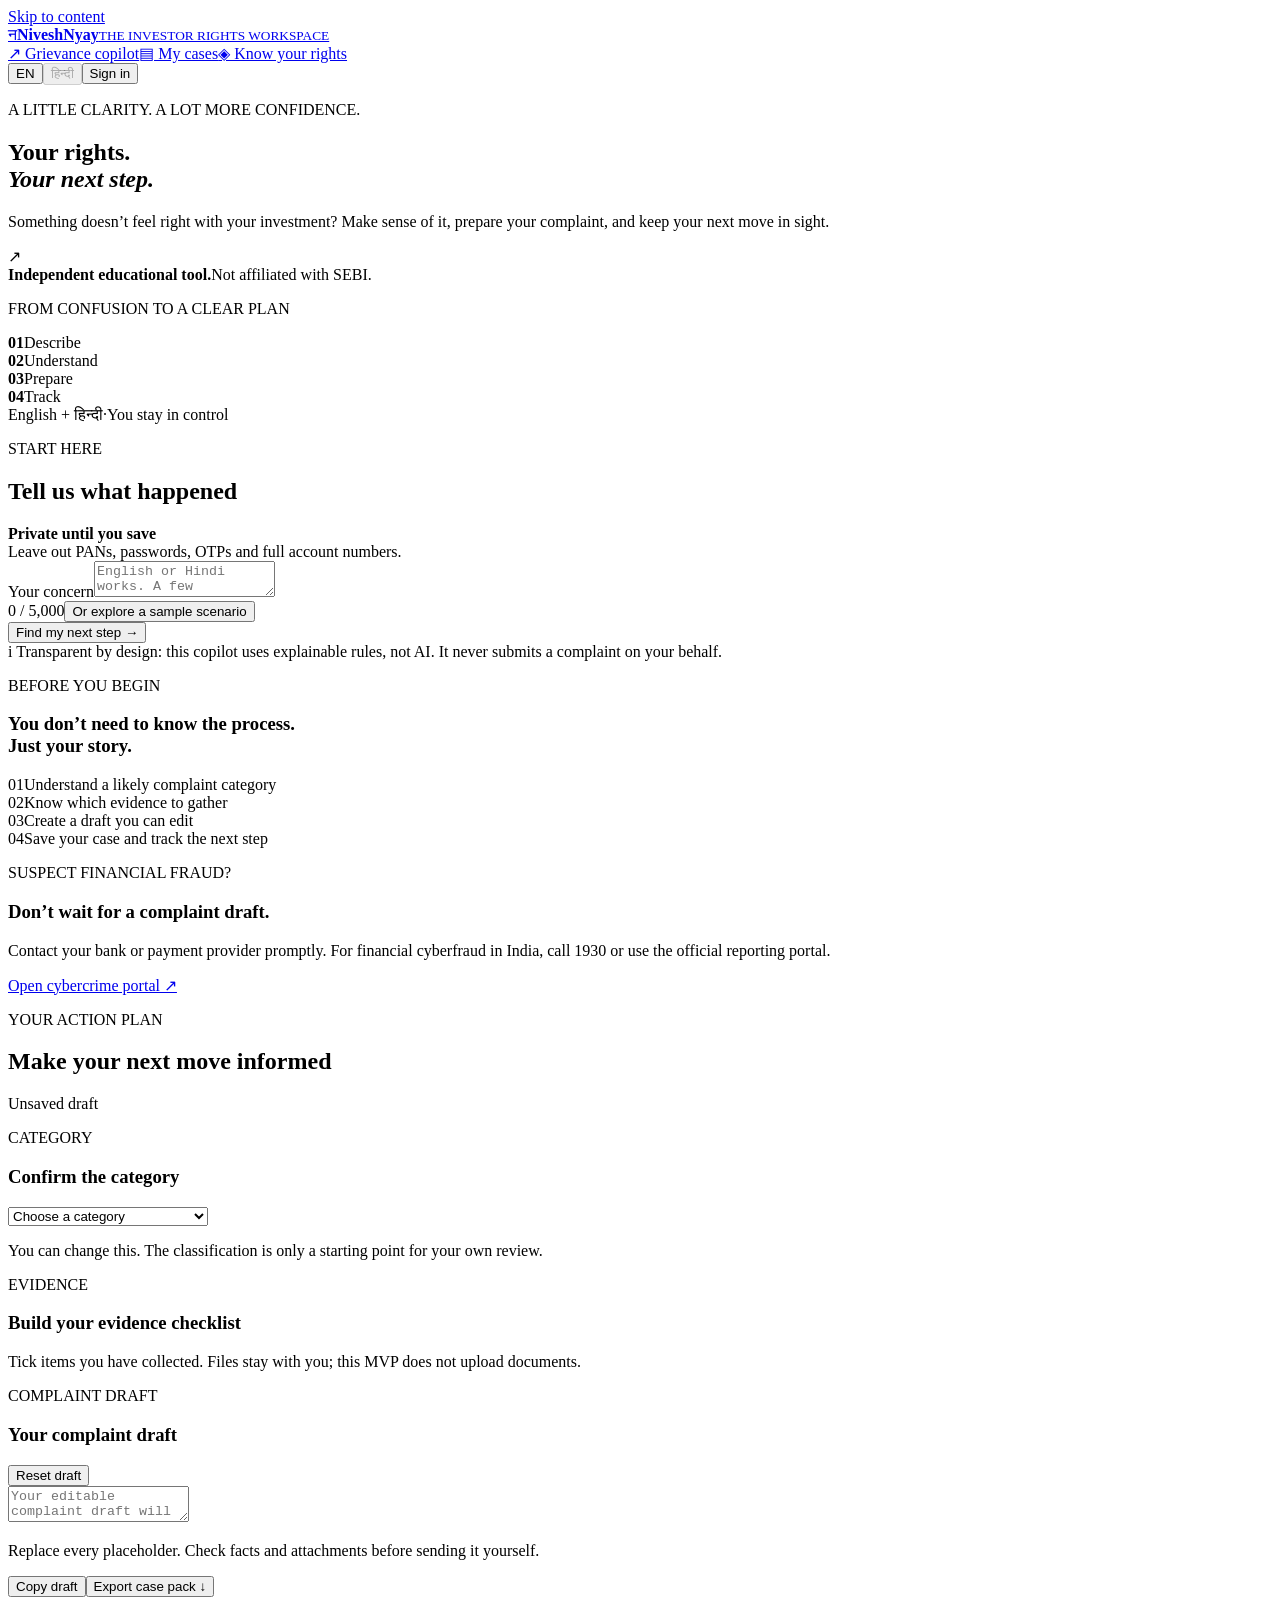
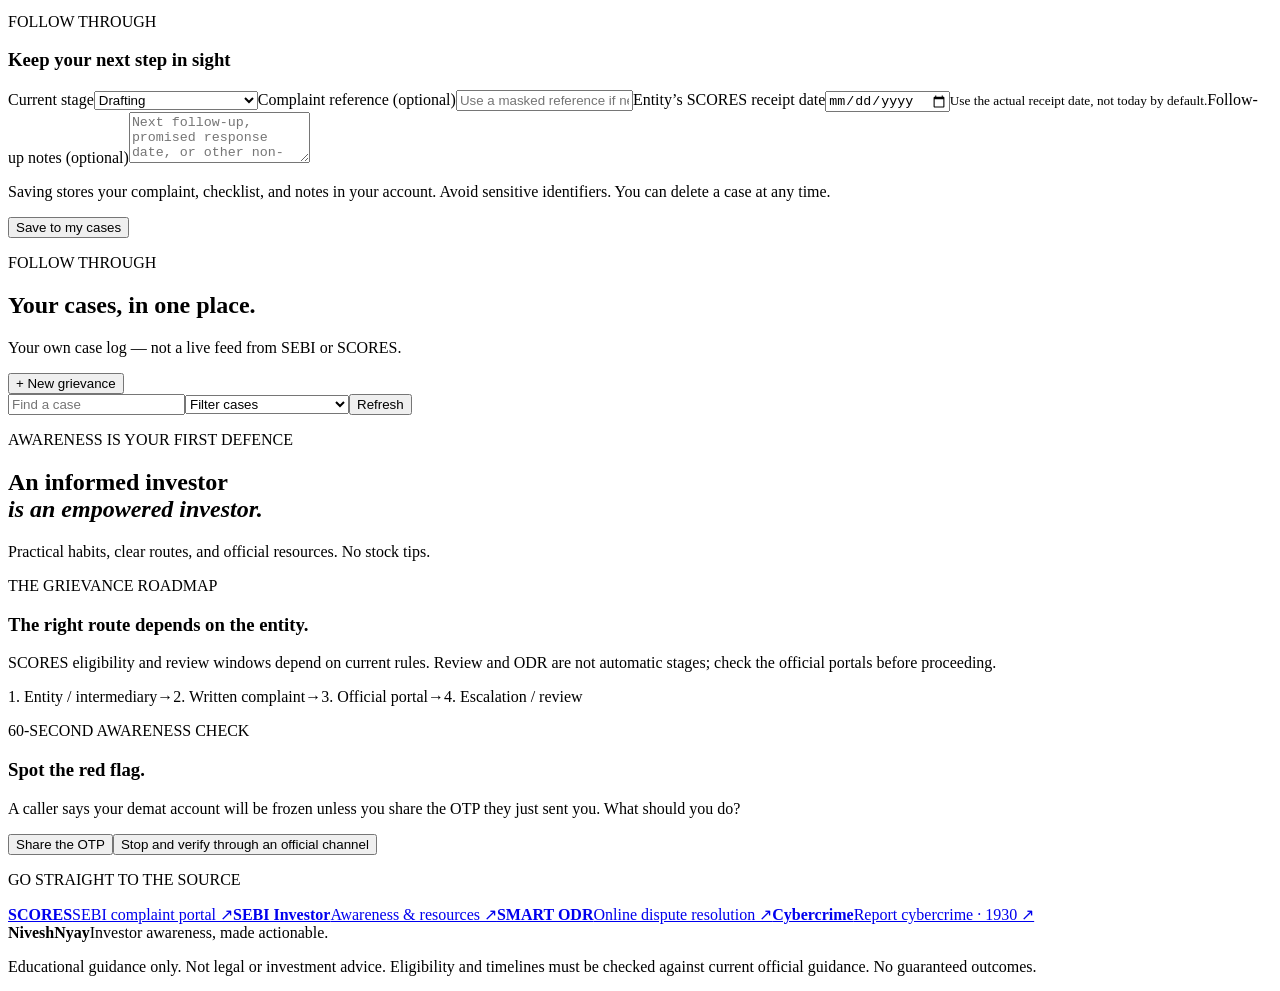
==== index.html @ c4794c07 "Add NiveshNyay front-end implementation" ====
<!doctype html>
<html lang="en">
<head>
<meta charset="utf-8" />
<meta name="viewport" content="width=device-width, initial-scale=1" />
<meta name="description" content="NiveshNyay — an investor-rights workspace for understanding a grievance, preparing a complaint draft, and tracking next steps." />
<title>NiveshNyay — Know your rights. Find your next step.</title>
<link rel="icon" href="assets/favicon.svg" type="image/svg+xml" />
<link rel="stylesheet" href="styles.css" />
</head>
<body>
<a class="skip-link" href="#main">Skip to content</a>
<header class="site-header"><div class="shell nav-wrap">
<a class="brand" href="#top"><span class="brand-mark">न</span><span><strong>NiveshNyay</strong><small>THE INVESTOR RIGHTS WORKSPACE</small></span></a>
<nav class="top-nav"><a href="#workspace">↗ Grievance copilot</a><a href="#cases">▤ My cases</a><a href="#rights">◈ Know your rights</a></nav>
<div class="nav-actions"><button class="lang-btn" id="langToggle" type="button">EN</button><button class="lang-btn" type="button" disabled>हिन्दी</button><button class="ghost-btn" id="signInBtn" type="button">Sign in</button></div>
</div></header>
<main id="main">
<section id="top" class="hero"><div class="shell hero-grid"><div class="hero-copy">
<p class="eyebrow">A LITTLE CLARITY. A LOT MORE CONFIDENCE.</p><h1>Your rights.<br /><em>Your next step.</em></h1>
<p class="hero-lede">Something doesn’t feel right with your investment? Make sense of it, prepare your complaint, and keep your next move in sight.</p>
<div class="hero-note"><span class="arrow-chip">↗</span><div><strong>Independent educational tool.</strong><span>Not affiliated with SEBI.</span></div></div>
</div><aside class="hero-panel"><p class="panel-kicker">FROM CONFUSION TO A CLEAR PLAN</p><div class="progress-steps"><div><b>01</b><span>Describe</span></div><div><b>02</b><span>Understand</span></div><div><b>03</b><span>Prepare</span></div><div><b>04</b><span>Track</span></div></div><div class="hero-stamp"><span>English + हिन्दी</span><span>·</span><span>You stay in control</span></div></aside></div></section>
<section id="workspace" class="workspace section"><div class="shell">
<div class="section-intro"><div><p class="eyebrow">START HERE</p><h2>Tell us what happened</h2></div><div class="privacy-note"><span class="dot"></span><div><strong>Private until you save</strong><br /><span>Leave out PANs, passwords, OTPs and full account numbers.</span></div></div></div>
<div class="work-grid"><form class="card story-card" id="storyForm"><label for="concern">Your concern</label><textarea id="concern" maxlength="5000" placeholder="English or Hindi works. A few sentences are enough."></textarea><div class="field-meta"><span id="charCount">0 / 5,000</span><button id="sampleBtn" type="button" class="text-btn">Or explore a sample scenario</button></div><button class="primary-btn" type="submit">Find my next step <span>→</span></button><div class="rule-note"><span>i</span> Transparent by design: this copilot uses explainable rules, not AI. It never submits a complaint on your behalf.</div></form>
<aside class="card before-card"><p class="eyebrow">BEFORE YOU BEGIN</p><h3>You don’t need to know the process.<br />Just your story.</h3><div class="benefit"><span>01</span><span>Understand a likely complaint category</span></div><div class="benefit"><span>02</span><span>Know which evidence to gather</span></div><div class="benefit"><span>03</span><span>Create a draft you can edit</span></div><div class="benefit"><span>04</span><span>Save your case and track the next step</span></div></aside></div>
<div class="fraud-alert"><div><p class="eyebrow">SUSPECT FINANCIAL FRAUD?</p><h3>Don’t wait for a complaint draft.</h3><p>Contact your bank or payment provider promptly. For financial cyberfraud in India, call 1930 or use the official reporting portal.</p></div><a class="outline-btn" href="https://cybercrime.gov.in/" target="_blank" rel="noreferrer">Open cybercrime portal ↗</a></div>
</div></section>
<section class="action-plan section"><div class="shell"><div class="section-heading"><div><p class="eyebrow">YOUR ACTION PLAN</p><h2>Make your next move informed</h2></div><span class="status-pill" id="draftStatus">Unsaved draft</span></div>
<div class="action-grid"><div class="card plan-card"><div class="card-title-row"><div><p class="mini-label">CATEGORY</p><h3>Confirm the category</h3></div><select id="category"><option value="">Choose a category</option><option>Broker / trading issue</option><option>Mutual fund / AMC issue</option><option>Demat / registrar issue</option><option>Insurance / intermediary issue</option><option>Bank / payment issue</option><option>Fraud / cybercrime</option><option>Other investor grievance</option></select></div><p class="muted">You can change this. The classification is only a starting point for your own review.</p><div class="divider"></div><div class="card-title-row"><div><p class="mini-label">EVIDENCE</p><h3>Build your evidence checklist</h3></div></div><p class="muted">Tick items you have collected. Files stay with you; this MVP does not upload documents.</p><div id="evidenceList" class="check-list"></div></div>
<div class="card plan-card"><div class="card-title-row"><div><p class="mini-label">COMPLAINT DRAFT</p><h3>Your complaint draft</h3></div><button class="text-btn" id="resetDraft" type="button">Reset draft</button></div><textarea id="draft" class="draft-box" placeholder="Your editable complaint draft will appear here after you describe the issue."></textarea><p class="muted">Replace every placeholder. Check facts and attachments before sending it yourself.</p><div class="button-row"><button class="outline-btn" id="copyDraft" type="button">Copy draft</button><button class="dark-btn" id="exportCase" type="button">Export case pack ↓</button></div></div></div>
<div class="card tracking-card"><div class="section-heading compact"><div><p class="eyebrow">FOLLOW THROUGH</p><h3>Keep your next step in sight</h3></div></div><div class="track-grid"><label>Current stage<select id="stage"><option>Drafting</option><option>First written complaint</option><option>SCORES / official portal</option><option>Review / escalation</option><option>Resolved</option></select></label><label>Complaint reference (optional)<input id="reference" placeholder="Use a masked reference if needed" /></label><label>Entity’s SCORES receipt date<input id="receiptDate" type="date" /><small>Use the actual receipt date, not today by default.</small></label><label class="wide">Follow-up notes (optional)<textarea id="notes" rows="3" placeholder="Next follow-up, promised response date, or other non-sensitive notes."></textarea></label></div><div class="save-row"><p>Saving stores your complaint, checklist, and notes in your account. Avoid sensitive identifiers. You can delete a case at any time.</p><button class="primary-btn" id="saveCase" type="button">Save to my cases</button></div></div>
</div></section>
<section id="cases" class="cases section"><div class="shell"><div class="case-head"><div><p class="eyebrow">FOLLOW THROUGH</p><h2>Your cases, in one place.</h2><p class="muted">Your own case log — not a live feed from SEBI or SCORES.</p></div><button class="dark-btn" id="newCase" type="button">+ New grievance</button></div><div class="case-tools"><input id="caseSearch" placeholder="Find a case" aria-label="Find a case" /><select id="caseFilter" aria-label="Filter cases"><option value="all">Filter cases</option><option>Drafting</option><option>First written complaint</option><option>SCORES / official portal</option><option>Review / escalation</option><option>Resolved</option></select><button class="outline-btn" id="refreshCases" type="button">Refresh</button></div><div id="caseList" class="case-list"></div></div></section>
<section id="rights" class="rights section"><div class="shell"><div class="rights-hero"><p class="eyebrow">AWARENESS IS YOUR FIRST DEFENCE</p><h2>An informed investor<br /><em>is an empowered investor.</em></h2><p>Practical habits, clear routes, and official resources. No stock tips.</p></div>
<div class="roadmap card"><div><p class="eyebrow">THE GRIEVANCE ROADMAP</p><h3>The right route depends on the entity.</h3></div><p class="muted">SCORES eligibility and review windows depend on current rules. Review and ODR are not automatic stages; check the official portals before proceeding.</p><div class="route-row"><span>1. Entity / intermediary</span><span>→</span><span>2. Written complaint</span><span>→</span><span>3. Official portal</span><span>→</span><span>4. Escalation / review</span></div></div>
<div class="quiz"><div class="quiz-copy"><p class="eyebrow">60-SECOND AWARENESS CHECK</p><h3>Spot the red flag.</h3><p id="quizQuestion">A caller says your demat account will be frozen unless you share the OTP they just sent you. What should you do?</p></div><div class="quiz-actions"><button data-answer="bad" type="button">Share the OTP</button><button data-answer="good" type="button">Stop and verify through an official channel</button><p id="quizResult" class="quiz-result" aria-live="polite"></p></div></div>
<div class="official"><p class="eyebrow">GO STRAIGHT TO THE SOURCE</p><div class="official-grid"><a href="https://scores.sebi.gov.in/" target="_blank" rel="noreferrer"><strong>SCORES</strong><span>SEBI complaint portal ↗</span></a><a href="https://investor.sebi.gov.in/" target="_blank" rel="noreferrer"><strong>SEBI Investor</strong><span>Awareness & resources ↗</span></a><a href="https://smartodr.in/" target="_blank" rel="noreferrer"><strong>SMART ODR</strong><span>Online dispute resolution ↗</span></a><a href="https://cybercrime.gov.in/" target="_blank" rel="noreferrer"><strong>Cybercrime</strong><span>Report cybercrime · 1930 ↗</span></a></div></div>
</div></section></main>
<footer class="site-footer"><div class="shell footer-grid"><div><strong>NiveshNyay</strong><span>Investor awareness, made actionable.</span></div><p>Educational guidance only. Not legal or investment advice. Eligibility and timelines must be checked against current official guidance. No guaranteed outcomes.</p></div></footer>
<dialog id="signInModal" class="modal"><form method="dialog" class="modal-card"><button class="modal-close" aria-label="Close" value="cancel">×</button><p class="eyebrow">WELCOME BACK</p><h2>Keep your cases together.</h2><p class="muted">No account is needed to learn, diagnose, or export. Sign in only when you want to save cases.</p><label>Name<input id="loginName" /></label><label>Email<input id="loginEmail" type="email" /></label><label>Password<input id="loginPassword" type="password" /></label><button class="primary-btn" value="default">Sign in</button><button class="text-btn" id="createAccount" type="button">Create account</button><small>Demo only — credentials are not sent anywhere.</small></form></dialog>
<script src="data/scenarios.js"></script><script src="app.js"></script>
</body></html>
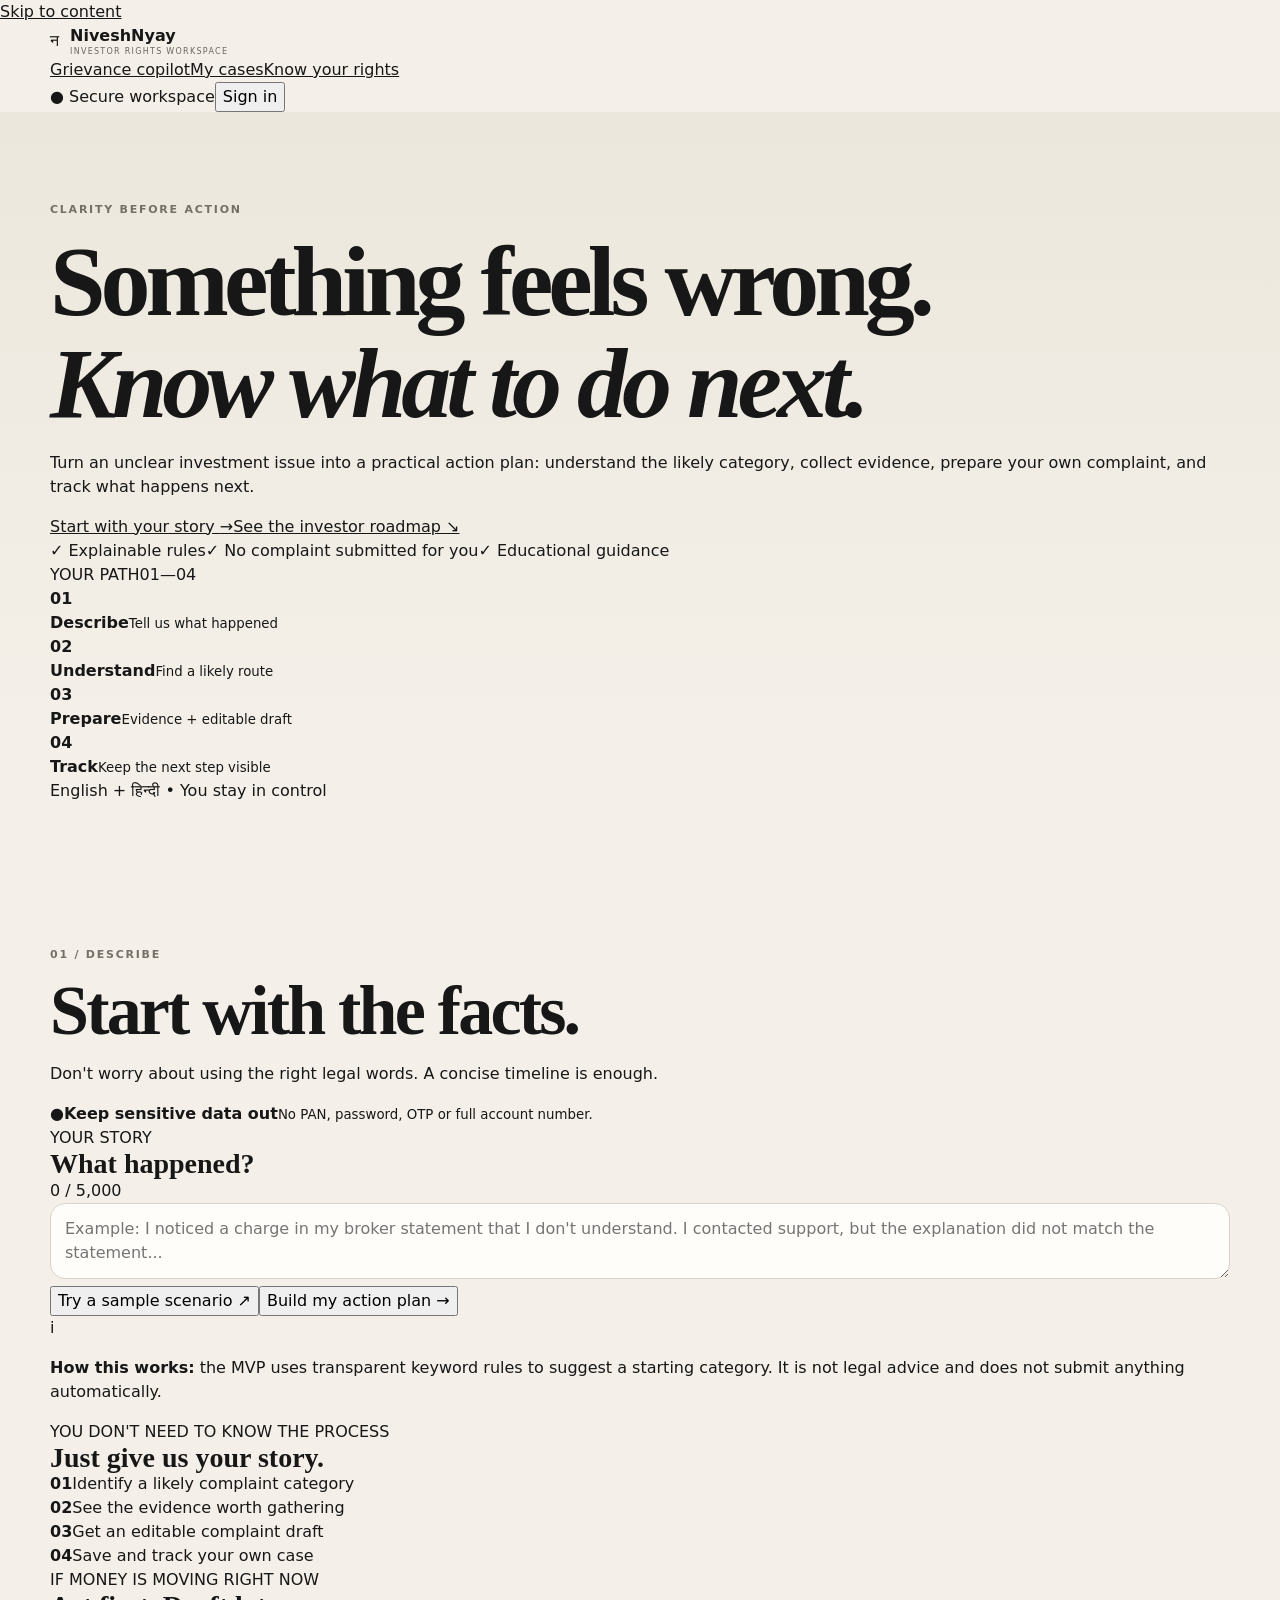
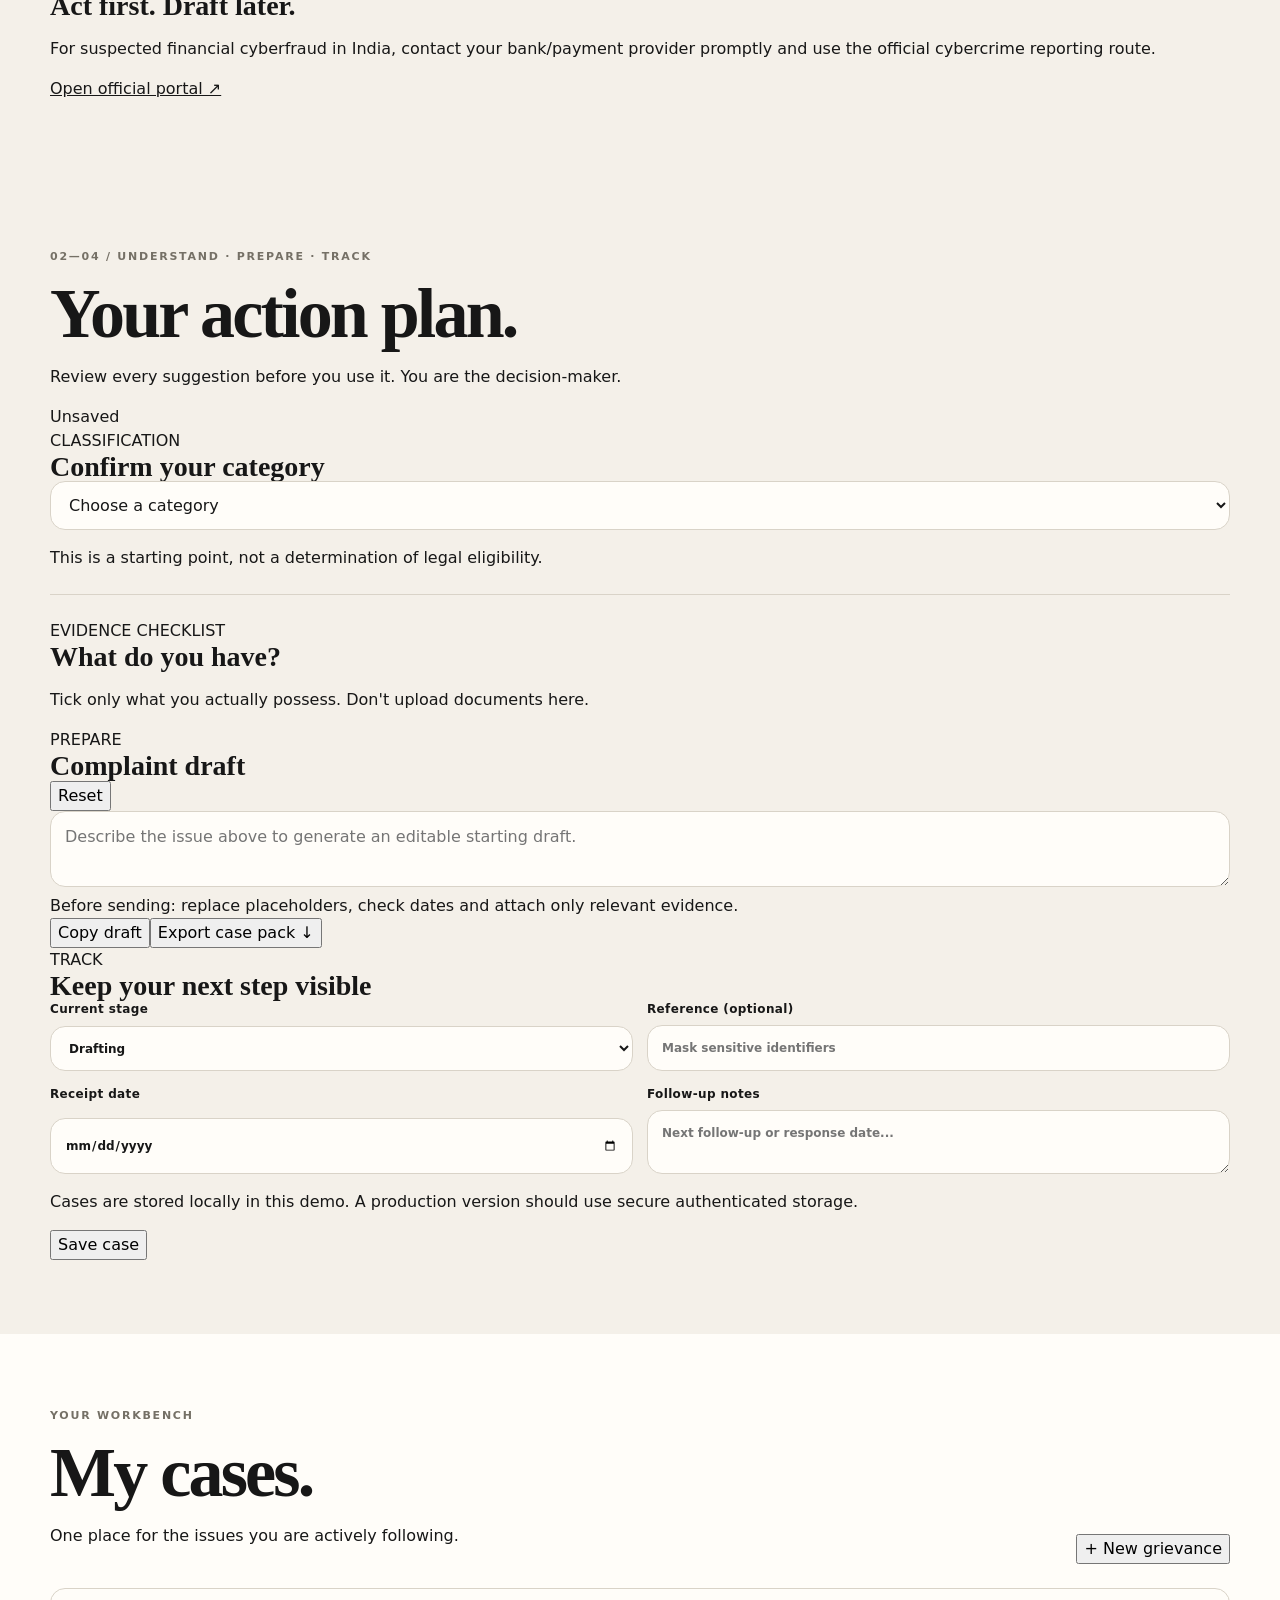
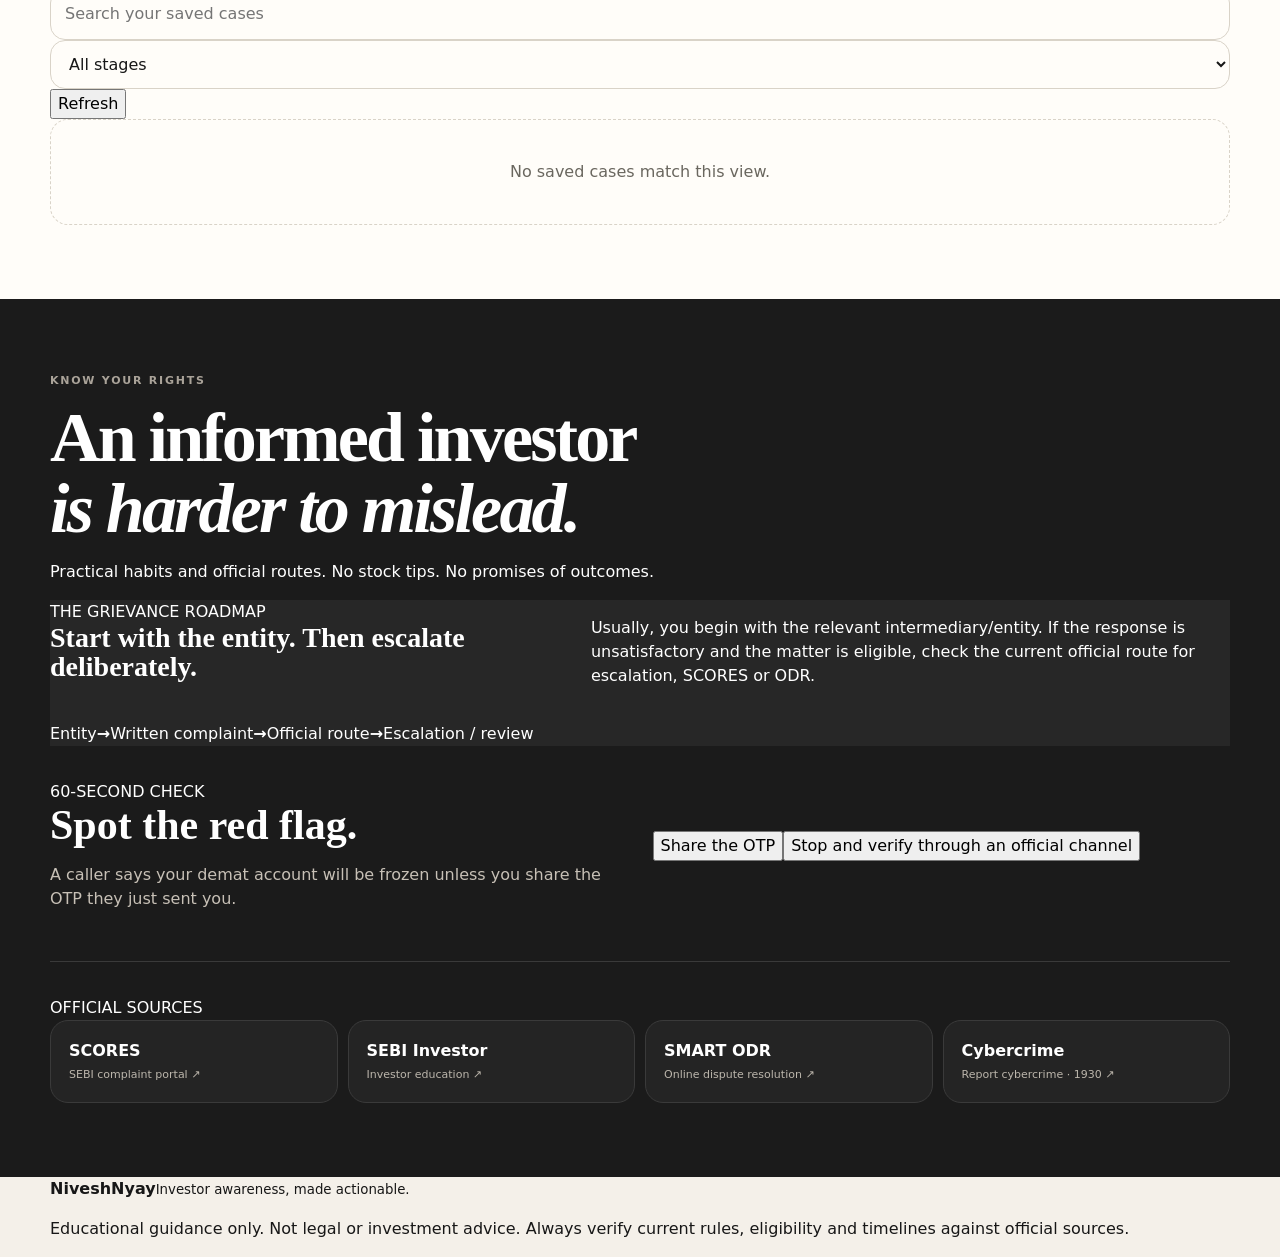
==== commit 60414d42: "Polish NiveshNyay single-page experience" ====
--- a/index.html
+++ b/index.html
@@ -1,44 +1,61 @@
 <!doctype html>
 <html lang="en">
 <head>
-<meta charset="utf-8" />
-<meta name="viewport" content="width=device-width, initial-scale=1" />
-<meta name="description" content="NiveshNyay — an investor-rights workspace for understanding a grievance, preparing a complaint draft, and tracking next steps." />
-<title>NiveshNyay — Know your rights. Find your next step.</title>
-<link rel="icon" href="assets/favicon.svg" type="image/svg+xml" />
-<link rel="stylesheet" href="styles.css" />
+<meta charset="utf-8"><meta name="viewport" content="width=device-width,initial-scale=1">
+<meta name="description" content="NiveshNyay helps investors understand a grievance, prepare evidence, draft a complaint and keep the next step visible.">
+<title>NiveshNyay — Your rights. Your next step.</title>
+<link rel="icon" href="assets/favicon.svg" type="image/svg+xml"><link rel="stylesheet" href="styles.css">
 </head>
 <body>
-<a class="skip-link" href="#main">Skip to content</a>
-<header class="site-header"><div class="shell nav-wrap">
-<a class="brand" href="#top"><span class="brand-mark">न</span><span><strong>NiveshNyay</strong><small>THE INVESTOR RIGHTS WORKSPACE</small></span></a>
-<nav class="top-nav"><a href="#workspace">↗ Grievance copilot</a><a href="#cases">▤ My cases</a><a href="#rights">◈ Know your rights</a></nav>
-<div class="nav-actions"><button class="lang-btn" id="langToggle" type="button">EN</button><button class="lang-btn" type="button" disabled>हिन्दी</button><button class="ghost-btn" id="signInBtn" type="button">Sign in</button></div>
+<a class="skip" href="#main">Skip to content</a>
+<header class="nav"><div class="shell nav-inner">
+<a class="brand" href="#top"><span class="mark">न</span><span><b>NiveshNyay</b><small>INVESTOR RIGHTS WORKSPACE</small></span></a>
+<nav><a href="#workspace">Grievance copilot</a><a href="#cases">My cases</a><a href="#rights">Know your rights</a></nav>
+<div class="nav-right"><span class="live-dot">● Secure workspace</span><button id="signInBtn" class="ghost">Sign in</button></div>
 </div></header>
 <main id="main">
-<section id="top" class="hero"><div class="shell hero-grid"><div class="hero-copy">
-<p class="eyebrow">A LITTLE CLARITY. A LOT MORE CONFIDENCE.</p><h1>Your rights.<br /><em>Your next step.</em></h1>
-<p class="hero-lede">Something doesn’t feel right with your investment? Make sense of it, prepare your complaint, and keep your next move in sight.</p>
-<div class="hero-note"><span class="arrow-chip">↗</span><div><strong>Independent educational tool.</strong><span>Not affiliated with SEBI.</span></div></div>
-</div><aside class="hero-panel"><p class="panel-kicker">FROM CONFUSION TO A CLEAR PLAN</p><div class="progress-steps"><div><b>01</b><span>Describe</span></div><div><b>02</b><span>Understand</span></div><div><b>03</b><span>Prepare</span></div><div><b>04</b><span>Track</span></div></div><div class="hero-stamp"><span>English + हिन्दी</span><span>·</span><span>You stay in control</span></div></aside></div></section>
-<section id="workspace" class="workspace section"><div class="shell">
-<div class="section-intro"><div><p class="eyebrow">START HERE</p><h2>Tell us what happened</h2></div><div class="privacy-note"><span class="dot"></span><div><strong>Private until you save</strong><br /><span>Leave out PANs, passwords, OTPs and full account numbers.</span></div></div></div>
-<div class="work-grid"><form class="card story-card" id="storyForm"><label for="concern">Your concern</label><textarea id="concern" maxlength="5000" placeholder="English or Hindi works. A few sentences are enough."></textarea><div class="field-meta"><span id="charCount">0 / 5,000</span><button id="sampleBtn" type="button" class="text-btn">Or explore a sample scenario</button></div><button class="primary-btn" type="submit">Find my next step <span>→</span></button><div class="rule-note"><span>i</span> Transparent by design: this copilot uses explainable rules, not AI. It never submits a complaint on your behalf.</div></form>
-<aside class="card before-card"><p class="eyebrow">BEFORE YOU BEGIN</p><h3>You don’t need to know the process.<br />Just your story.</h3><div class="benefit"><span>01</span><span>Understand a likely complaint category</span></div><div class="benefit"><span>02</span><span>Know which evidence to gather</span></div><div class="benefit"><span>03</span><span>Create a draft you can edit</span></div><div class="benefit"><span>04</span><span>Save your case and track the next step</span></div></aside></div>
-<div class="fraud-alert"><div><p class="eyebrow">SUSPECT FINANCIAL FRAUD?</p><h3>Don’t wait for a complaint draft.</h3><p>Contact your bank or payment provider promptly. For financial cyberfraud in India, call 1930 or use the official reporting portal.</p></div><a class="outline-btn" href="https://cybercrime.gov.in/" target="_blank" rel="noreferrer">Open cybercrime portal ↗</a></div>
+<section id="top" class="hero"><div class="shell hero-layout"><div class="hero-main">
+<div class="eyebrow">CLARITY BEFORE ACTION</div><h1>Something feels wrong.<br><i>Know what to do next.</i></h1>
+<p class="hero-sub">Turn an unclear investment issue into a practical action plan: understand the likely category, collect evidence, prepare your own complaint, and track what happens next.</p>
+<div class="hero-actions"><a class="btn primary" href="#workspace">Start with your story <span>→</span></a><a class="text-link" href="#rights">See the investor roadmap ↘</a></div>
+<div class="trust-row"><span>✓ Explainable rules</span><span>✓ No complaint submitted for you</span><span>✓ Educational guidance</span></div>
+</div><aside class="hero-card"><div class="hero-card-top"><span>YOUR PATH</span><span>01—04</span></div>
+<div class="step active"><strong>01</strong><div><b>Describe</b><small>Tell us what happened</small></div></div>
+<div class="step"><strong>02</strong><div><b>Understand</b><small>Find a likely route</small></div></div>
+<div class="step"><strong>03</strong><div><b>Prepare</b><small>Evidence + editable draft</small></div></div>
+<div class="step"><strong>04</strong><div><b>Track</b><small>Keep the next step visible</small></div></div>
+<div class="card-foot">English + हिन्दी <span>•</span> You stay in control</div></aside></div></section>
+
+<section id="workspace" class="section workspace"><div class="shell">
+<div class="section-head"><div><div class="eyebrow">01 / DESCRIBE</div><h2>Start with the facts.</h2><p>Don't worry about using the right legal words. A concise timeline is enough.</p></div><div class="privacy"><span>●</span><b>Keep sensitive data out</b><small>No PAN, password, OTP or full account number.</small></div></div>
+<div class="workspace-grid">
+<form id="storyForm" class="panel story"><div class="panel-head"><div><span class="label">YOUR STORY</span><h3>What happened?</h3></div><span id="charCount">0 / 5,000</span></div>
+<textarea id="concern" maxlength="5000" placeholder="Example: I noticed a charge in my broker statement that I don't understand. I contacted support, but the explanation did not match the statement..."></textarea>
+<div class="story-bottom"><button id="sampleBtn" type="button" class="text-link">Try a sample scenario ↗</button><button class="btn primary" type="submit">Build my action plan <span>→</span></button></div>
+<div class="explain"><span>i</span><p><b>How this works:</b> the MVP uses transparent keyword rules to suggest a starting category. It is not legal advice and does not submit anything automatically.</p></div></form>
+<aside class="panel checklist"><span class="label">YOU DON'T NEED TO KNOW THE PROCESS</span><h3>Just give us your story.</h3>
+<div class="why"><b>01</b><span>Identify a likely complaint category</span></div><div class="why"><b>02</b><span>See the evidence worth gathering</span></div><div class="why"><b>03</b><span>Get an editable complaint draft</span></div><div class="why"><b>04</b><span>Save and track your own case</span></div>
+</aside></div>
+<div class="fraud"><div><span class="label">IF MONEY IS MOVING RIGHT NOW</span><h3>Act first. Draft later.</h3><p>For suspected financial cyberfraud in India, contact your bank/payment provider promptly and use the official cybercrime reporting route.</p></div><a class="btn light" href="https://cybercrime.gov.in/" target="_blank" rel="noreferrer">Open official portal ↗</a></div>
 </div></section>
-<section class="action-plan section"><div class="shell"><div class="section-heading"><div><p class="eyebrow">YOUR ACTION PLAN</p><h2>Make your next move informed</h2></div><span class="status-pill" id="draftStatus">Unsaved draft</span></div>
-<div class="action-grid"><div class="card plan-card"><div class="card-title-row"><div><p class="mini-label">CATEGORY</p><h3>Confirm the category</h3></div><select id="category"><option value="">Choose a category</option><option>Broker / trading issue</option><option>Mutual fund / AMC issue</option><option>Demat / registrar issue</option><option>Insurance / intermediary issue</option><option>Bank / payment issue</option><option>Fraud / cybercrime</option><option>Other investor grievance</option></select></div><p class="muted">You can change this. The classification is only a starting point for your own review.</p><div class="divider"></div><div class="card-title-row"><div><p class="mini-label">EVIDENCE</p><h3>Build your evidence checklist</h3></div></div><p class="muted">Tick items you have collected. Files stay with you; this MVP does not upload documents.</p><div id="evidenceList" class="check-list"></div></div>
-<div class="card plan-card"><div class="card-title-row"><div><p class="mini-label">COMPLAINT DRAFT</p><h3>Your complaint draft</h3></div><button class="text-btn" id="resetDraft" type="button">Reset draft</button></div><textarea id="draft" class="draft-box" placeholder="Your editable complaint draft will appear here after you describe the issue."></textarea><p class="muted">Replace every placeholder. Check facts and attachments before sending it yourself.</p><div class="button-row"><button class="outline-btn" id="copyDraft" type="button">Copy draft</button><button class="dark-btn" id="exportCase" type="button">Export case pack ↓</button></div></div></div>
-<div class="card tracking-card"><div class="section-heading compact"><div><p class="eyebrow">FOLLOW THROUGH</p><h3>Keep your next step in sight</h3></div></div><div class="track-grid"><label>Current stage<select id="stage"><option>Drafting</option><option>First written complaint</option><option>SCORES / official portal</option><option>Review / escalation</option><option>Resolved</option></select></label><label>Complaint reference (optional)<input id="reference" placeholder="Use a masked reference if needed" /></label><label>Entity’s SCORES receipt date<input id="receiptDate" type="date" /><small>Use the actual receipt date, not today by default.</small></label><label class="wide">Follow-up notes (optional)<textarea id="notes" rows="3" placeholder="Next follow-up, promised response date, or other non-sensitive notes."></textarea></label></div><div class="save-row"><p>Saving stores your complaint, checklist, and notes in your account. Avoid sensitive identifiers. You can delete a case at any time.</p><button class="primary-btn" id="saveCase" type="button">Save to my cases</button></div></div>
+
+<section class="section plan"><div class="shell"><div class="section-head"><div><div class="eyebrow">02—04 / UNDERSTAND · PREPARE · TRACK</div><h2>Your action plan.</h2><p>Review every suggestion before you use it. You are the decision-maker.</p></div><span id="draftStatus" class="status">Unsaved</span></div>
+<div class="plan-grid">
+<div class="panel"><div class="panel-head"><div><span class="label">CLASSIFICATION</span><h3>Confirm your category</h3></div></div><select id="category"><option value="">Choose a category</option><option>Broker / trading issue</option><option>Mutual fund / AMC issue</option><option>Demat / registrar issue</option><option>Insurance / intermediary issue</option><option>Bank / payment issue</option><option>Fraud / cybercrime</option><option>Other investor grievance</option></select><p class="hint">This is a starting point, not a determination of legal eligibility.</p>
+<div class="divider"></div><span class="label">EVIDENCE CHECKLIST</span><h3>What do you have?</h3><p class="hint">Tick only what you actually possess. Don't upload documents here.</p><div id="evidenceList" class="evidence"></div></div>
+<div class="panel"><div class="panel-head"><div><span class="label">PREPARE</span><h3>Complaint draft</h3></div><button id="resetDraft" class="text-link" type="button">Reset</button></div><textarea id="draft" class="draft" placeholder="Describe the issue above to generate an editable starting draft."></textarea><div class="draft-note">Before sending: replace placeholders, check dates and attach only relevant evidence.</div><div class="actions"><button id="copyDraft" class="btn outline" type="button">Copy draft</button><button id="exportCase" class="btn dark" type="button">Export case pack ↓</button></div></div></div>
+<div class="panel tracker"><div class="panel-head"><div><span class="label">TRACK</span><h3>Keep your next step visible</h3></div></div><div class="track-grid"><label>Current stage<select id="stage"><option>Drafting</option><option>First written complaint</option><option>SCORES / official portal</option><option>Review / escalation</option><option>Resolved</option></select></label><label>Reference (optional)<input id="reference" placeholder="Mask sensitive identifiers"></label><label>Receipt date<input id="receiptDate" type="date"></label><label>Follow-up notes<textarea id="notes" rows="2" placeholder="Next follow-up or response date..."></textarea></label></div><div class="savebar"><p>Cases are stored locally in this demo. A production version should use secure authenticated storage.</p><button id="saveCase" class="btn primary" type="button">Save case</button></div></div>
 </div></section>
-<section id="cases" class="cases section"><div class="shell"><div class="case-head"><div><p class="eyebrow">FOLLOW THROUGH</p><h2>Your cases, in one place.</h2><p class="muted">Your own case log — not a live feed from SEBI or SCORES.</p></div><button class="dark-btn" id="newCase" type="button">+ New grievance</button></div><div class="case-tools"><input id="caseSearch" placeholder="Find a case" aria-label="Find a case" /><select id="caseFilter" aria-label="Filter cases"><option value="all">Filter cases</option><option>Drafting</option><option>First written complaint</option><option>SCORES / official portal</option><option>Review / escalation</option><option>Resolved</option></select><button class="outline-btn" id="refreshCases" type="button">Refresh</button></div><div id="caseList" class="case-list"></div></div></section>
-<section id="rights" class="rights section"><div class="shell"><div class="rights-hero"><p class="eyebrow">AWARENESS IS YOUR FIRST DEFENCE</p><h2>An informed investor<br /><em>is an empowered investor.</em></h2><p>Practical habits, clear routes, and official resources. No stock tips.</p></div>
-<div class="roadmap card"><div><p class="eyebrow">THE GRIEVANCE ROADMAP</p><h3>The right route depends on the entity.</h3></div><p class="muted">SCORES eligibility and review windows depend on current rules. Review and ODR are not automatic stages; check the official portals before proceeding.</p><div class="route-row"><span>1. Entity / intermediary</span><span>→</span><span>2. Written complaint</span><span>→</span><span>3. Official portal</span><span>→</span><span>4. Escalation / review</span></div></div>
-<div class="quiz"><div class="quiz-copy"><p class="eyebrow">60-SECOND AWARENESS CHECK</p><h3>Spot the red flag.</h3><p id="quizQuestion">A caller says your demat account will be frozen unless you share the OTP they just sent you. What should you do?</p></div><div class="quiz-actions"><button data-answer="bad" type="button">Share the OTP</button><button data-answer="good" type="button">Stop and verify through an official channel</button><p id="quizResult" class="quiz-result" aria-live="polite"></p></div></div>
-<div class="official"><p class="eyebrow">GO STRAIGHT TO THE SOURCE</p><div class="official-grid"><a href="https://scores.sebi.gov.in/" target="_blank" rel="noreferrer"><strong>SCORES</strong><span>SEBI complaint portal ↗</span></a><a href="https://investor.sebi.gov.in/" target="_blank" rel="noreferrer"><strong>SEBI Investor</strong><span>Awareness & resources ↗</span></a><a href="https://smartodr.in/" target="_blank" rel="noreferrer"><strong>SMART ODR</strong><span>Online dispute resolution ↗</span></a><a href="https://cybercrime.gov.in/" target="_blank" rel="noreferrer"><strong>Cybercrime</strong><span>Report cybercrime · 1930 ↗</span></a></div></div>
-</div></section></main>
-<footer class="site-footer"><div class="shell footer-grid"><div><strong>NiveshNyay</strong><span>Investor awareness, made actionable.</span></div><p>Educational guidance only. Not legal or investment advice. Eligibility and timelines must be checked against current official guidance. No guaranteed outcomes.</p></div></footer>
-<dialog id="signInModal" class="modal"><form method="dialog" class="modal-card"><button class="modal-close" aria-label="Close" value="cancel">×</button><p class="eyebrow">WELCOME BACK</p><h2>Keep your cases together.</h2><p class="muted">No account is needed to learn, diagnose, or export. Sign in only when you want to save cases.</p><label>Name<input id="loginName" /></label><label>Email<input id="loginEmail" type="email" /></label><label>Password<input id="loginPassword" type="password" /></label><button class="primary-btn" value="default">Sign in</button><button class="text-btn" id="createAccount" type="button">Create account</button><small>Demo only — credentials are not sent anywhere.</small></form></dialog>
+
+<section id="cases" class="section cases"><div class="shell"><div class="case-head"><div><div class="eyebrow">YOUR WORKBENCH</div><h2>My cases.</h2><p>One place for the issues you are actively following.</p></div><button id="newCase" class="btn dark" type="button">+ New grievance</button></div><div class="case-toolbar"><input id="caseSearch" placeholder="Search your saved cases"><select id="caseFilter"><option value="all">All stages</option><option>Drafting</option><option>First written complaint</option><option>SCORES / official portal</option><option>Review / escalation</option><option>Resolved</option></select><button id="refreshCases" class="btn outline" type="button">Refresh</button></div><div id="caseList" class="case-list"></div></div></section>
+
+<section id="rights" class="section rights"><div class="shell"><div class="rights-intro"><div class="eyebrow">KNOW YOUR RIGHTS</div><h2>An informed investor<br><i>is harder to mislead.</i></h2><p>Practical habits and official routes. No stock tips. No promises of outcomes.</p></div>
+<div class="roadmap panel"><div><span class="label">THE GRIEVANCE ROADMAP</span><h3>Start with the entity. Then escalate deliberately.</h3></div><p>Usually, you begin with the relevant intermediary/entity. If the response is unsatisfactory and the matter is eligible, check the current official route for escalation, SCORES or ODR.</p><div class="route"><span>Entity</span><b>→</b><span>Written complaint</span><b>→</b><span>Official route</span><b>→</b><span>Escalation / review</span></div></div>
+<div class="quiz"><div><span class="label">60-SECOND CHECK</span><h3>Spot the red flag.</h3><p>A caller says your demat account will be frozen unless you share the OTP they just sent you.</p></div><div class="quiz-buttons"><button data-answer="bad">Share the OTP</button><button data-answer="good">Stop and verify through an official channel</button><p id="quizResult" aria-live="polite"></p></div></div>
+<div class="official"><span class="label">OFFICIAL SOURCES</span><div class="official-grid"><a href="https://scores.sebi.gov.in/" target="_blank" rel="noreferrer"><b>SCORES</b><span>SEBI complaint portal ↗</span></a><a href="https://investor.sebi.gov.in/" target="_blank" rel="noreferrer"><b>SEBI Investor</b><span>Investor education ↗</span></a><a href="https://smartodr.in/" target="_blank" rel="noreferrer"><b>SMART ODR</b><span>Online dispute resolution ↗</span></a><a href="https://cybercrime.gov.in/" target="_blank" rel="noreferrer"><b>Cybercrime</b><span>Report cybercrime · 1930 ↗</span></a></div></div>
+</div></section>
+</main>
+<footer><div class="shell footer"><div><b>NiveshNyay</b><small>Investor awareness, made actionable.</small></div><p>Educational guidance only. Not legal or investment advice. Always verify current rules, eligibility and timelines against official sources.</p></div></footer>
+<dialog id="signInModal"><form method="dialog" class="modal"><button class="close" value="cancel">×</button><span class="label">DEMO SIGN-IN</span><h2>Keep your cases together.</h2><p>No credentials are sent anywhere in this static preview.</p><input placeholder="Name"><input type="email" placeholder="Email"><input type="password" placeholder="Password"><button class="btn primary">Continue</button></form></dialog>
 <script src="data/scenarios.js"></script><script src="app.js"></script>
 </body></html>
--- a/styles.css
+++ b/styles.css
@@ -0,0 +1 @@
+:root{--bg:#f4f0e9;--paper:#fbfaf7;--ink:#171717;--muted:#6a675f;--line:#d9d3c8;--accent:#d45a2a;--accent-2:#efd8c6;--green:#406c54;--shadow:0 18px 40px rgba(30,24,18,.08);--radius:22px;--shell:1180px}*{box-sizing:border-box}html{scroll-behavior:smooth}body{margin:0;background:var(--bg);color:var(--ink);font-family:ui-sans-serif,system-ui,-apple-system,BlinkMacSystemFont,"Segoe UI",sans-serif;line-height:1.5}a{color:inherit}button,input,select,textarea{font:inherit}button{cursor:pointer}.skip-link{position:absolute;left:-9999px}.skip-link:focus{left:12px;top:12px;padding:10px;background:#fff;z-index:50}.shell{width:min(var(--shell),calc(100% - 40px));margin:0 auto}.site-header{position:sticky;top:0;z-index:30;background:rgba(244,240,233,.92);backdrop-filter:blur(14px);border-bottom:1px solid rgba(217,211,200,.75)}.nav-wrap{display:flex;align-items:center;justify-content:space-between;min-height:76px;gap:18px}.brand{display:flex;align-items:center;gap:11px;text-decoration:none}.brand-mark{width:38px;height:38px;border:1px solid var(--ink);display:grid;place-items:center;font-family:Georgia,serif;font-size:24px;background:var(--paper)}.brand strong{display:block;font-family:Georgia,serif;font-size:20px;letter-spacing:-.02em}.brand small{display:block;font-size:8px;letter-spacing:.16em;color:var(--muted);margin-top:-2px}.top-nav{display:flex;gap:22px;font-size:13px}.top-nav a{text-decoration:none;color:#35322e}.top-nav a:hover{text-decoration:underline}.nav-actions{display:flex;align-items:center;gap:8px}.lang-btn,.ghost-btn{background:transparent;border:1px solid var(--line);padding:8px 10px;border-radius:999px}.lang-btn:disabled{opacity:.45}.ghost-btn:hover,.outline-btn:hover{background:#fff}.hero{padding:90px 0 70px;background:linear-gradient(180deg,#ece7dc 0%,var(--bg) 82%)}.hero-grid{display:grid;grid-template-columns:1.35fr .65fr;gap:56px;align-items:end}.eyebrow{font-size:11px;letter-spacing:.16em;font-weight:800;color:#757066;margin:0 0 12px}h1,h2,h3{font-family:Georgia,"Times New Roman",serif;line-height:1.02;margin:0}h1{font-size:clamp(58px,9vw,100px);letter-spacing:-.05em}.hero h1 em,.rights-hero h2 em{font-style:normal;color:var(--accent)}.hero-lede{font-size:20px;max-width:650px;color:#46423c;margin:24px 0 22px}.hero-note{display:flex;gap:12px;align-items:center}.arrow-chip{display:grid;place-items:center;width:42px;height:42px;background:var(--ink);color:#fff;border-radius:50%}.hero-note div{display:grid}.hero-note strong{font-size:13px}.hero-note span{font-size:12px;color:var(--muted)}.hero-panel{padding:26px;background:var(--paper);border:1px solid var(--line);border-radius:var(--radius);box-shadow:var(--shadow)}.panel-kicker{font-size:10px;letter-spacing:.16em;font-weight:800;color:var(--muted);margin:0 0 20px}.progress-steps{display:grid;grid-template-columns:1fr 1fr;gap:14px}.progress-steps div{border-top:1px solid var(--line);padding-top:11px}.progress-steps b{display:block;font-size:11px;color:var(--accent)}.progress-steps span{font-family:Georgia,serif;font-size:19px}.hero-stamp{display:flex;gap:8px;margin-top:28px;font-size:12px;color:var(--muted)}.section{padding:74px 0}.section-intro,.section-heading,.case-head{display:flex;align-items:flex-end;justify-content:space-between;gap:24px;margin-bottom:24px}h2{font-size:clamp(42px,6vw,70px);letter-spacing:-.04em}h3{font-size:28px}.muted{color:var(--muted)}.privacy-note{display:flex;align-items:flex-start;gap:10px;max-width:350px;font-size:12px;color:var(--muted)}.privacy-note strong{color:var(--ink)}.dot{width:8px;height:8px;background:var(--green);border-radius:50%;margin-top:4px}.work-grid{display:grid;grid-template-columns:1.25fr .75fr;gap:20px}.card{background:var(--paper);border:1px solid var(--line);border-radius:var(--radius);padding:28px;box-shadow:0 10px 28px rgba(30,24,18,.04)}.story-card label,.track-grid label,.modal-card label{display:grid;gap:7px;font-size:12px;font-weight:800;letter-spacing:.03em}textarea,input,select{width:100%;border:1px solid var(--line);background:#fffdf9;color:var(--ink);border-radius:15px;padding:13px 14px;outline:none}textarea:focus,input:focus,select:focus{border-color:#9d8f7d;box-shadow:0 0 0 3px rgba(212,90,42,.1)}.story-card textarea{margin-top:10px;min-height:230px;resize:vertical}.field-meta{display:flex;justify-content:space-between;align-items:center;margin:8px 0 16px;font-size:11px;color:var(--muted)}.text-btn{border:0;background:none;padding:0;color:var(--accent);font-weight:800}.text-btn:hover{text-decoration:underline}.primary-btn,.dark-btn,.outline-btn{border-radius:999px;padding:13px 18px;border:1px solid var(--ink);font-weight:800}.primary-btn{background:var(--accent);color:#fff;border-color:var(--accent)}.dark-btn{background:var(--ink);color:#fff}.outline-btn{background:transparent;color:var(--ink)}.primary-btn,.dark-btn{transition:transform .12s ease}.primary-btn:hover,.dark-btn:hover{transform:translateY(-1px)}.rule-note{margin-top:16px;padding-top:15px;border-top:1px dashed var(--line);font-size:11px;color:var(--muted);display:flex;gap:9px}.rule-note span{width:18px;height:18px;border:1px solid var(--line);border-radius:50%;display:grid;place-items:center;font-weight:800;color:var(--ink)}.before-card{background:#1b1b1b;color:#fff}.before-card .eyebrow{color:#b8b2a8}.before-card h3{font-size:31px;margin-bottom:22px}.benefit{display:grid;grid-template-columns:30px 1fr;gap:10px;padding:14px 0;border-top:1px solid rgba(255,255,255,.14);font-size:14px}.benefit span:first-child{color:#f0a983;font-weight:800}.fraud-alert{margin-top:20px;padding:24px;border:1px solid #e3b9a4;background:#f7e4da;border-radius:var(--radius);display:flex;align-items:center;justify-content:space-between;gap:20px}.fraud-alert h3{margin:0 0 6px}.fraud-alert p:last-child{margin:0;color:#63463b;font-size:13px;max-width:760px}.action-plan{background:#ded7ca}.status-pill{border:1px solid var(--line);padding:7px 10px;border-radius:999px;font-size:11px;color:var(--muted);background:rgba(255,255,255,.4)}.action-grid{display:grid;grid-template-columns:1fr 1fr;gap:20px}.card-title-row{display:flex;justify-content:space-between;align-items:start;gap:12px}.mini-label{font-size:10px;font-weight:900;letter-spacing:.15em;color:var(--accent);margin:0 0 5px}.divider{height:1px;background:var(--line);margin:24px 0}.check-list{display:grid;gap:10px;margin-top:18px}.check-item{display:flex;gap:10px;align-items:flex-start;padding:11px 12px;border:1px solid var(--line);border-radius:14px;background:#fffdf9}.check-item input{width:auto;margin-top:4px}.draft-box{min-height:360px;resize:vertical;margin-top:12px}.button-row{display:flex;gap:9px;justify-content:flex-end;margin-top:16px}.tracking-card{margin-top:20px}.section-heading.compact{margin-bottom:18px}.track-grid{display:grid;grid-template-columns:1fr 1fr;gap:14px}.track-grid .wide{grid-column:1/-1}.track-grid small{font-weight:400;color:var(--muted);font-size:10px}.save-row{margin-top:20px;padding-top:18px;border-top:1px dashed var(--line);display:flex;align-items:center;justify-content:space-between;gap:20px}.save-row p{font-size:11px;color:var(--muted);margin:0;max-width:740px}.cases{background:#fffdf9}.case-tools{display:grid;grid-template-columns:1fr 220px auto;gap:10px;margin:20px 0}.case-list{display:grid;gap:10px}.empty{padding:40px;text-align:center;border:1px dashed var(--line);border-radius:18px;color:var(--muted)}.case-item{border:1px solid var(--line);background:var(--paper);border-radius:18px;padding:18px;display:grid;grid-template-columns:1fr auto;gap:14px}.case-meta{display:flex;gap:8px;flex-wrap:wrap;margin-bottom:8px}.tag{padding:5px 8px;border-radius:999px;background:#ece6db;color:#585248;font-size:10px;font-weight:800}.case-item h4{font-family:Georgia,serif;font-size:23px;margin:0 0 4px}.case-item p{margin:0;color:var(--muted);font-size:12px}.case-actions{display:flex;align-items:center;gap:8px}.rights{background:#1b1b1b;color:#fff}.rights .eyebrow{color:#aaa399}.rights-hero{padding-bottom:45px}.rights-hero h2{font-size:clamp(52px,7vw,88px)}.rights-hero p:last-child{color:#bcb6ac;font-size:18px}.roadmap{background:#272727;border-color:#3f3f3f;box-shadow:none;display:grid;grid-template-columns:.9fr 1.1fr;gap:18px}.roadmap h3{color:#fff}.roadmap .muted{color:#bdb7ad}.route-row{grid-column:1/-1;border-top:1px solid #424242;margin-top:10px;padding-top:16px;display:flex;gap:9px;flex-wrap:wrap;color:#ded8cf;font-size:12px}.route-row span:nth-child(even){color:#c17c5a}.quiz{display:grid;grid-template-columns:1fr 1fr;gap:25px;align-items:center;padding:34px 0;border-bottom:1px solid #3a3a3a}.quiz h3{font-size:42px}.quiz p{color:#c7c0b6}.quiz-actions{display:grid;gap:10px}.quiz-actions button{text-align:left;border:1px solid #4a4a4a;background:#262626;color:#fff;border-radius:15px;padding:15px}.quiz-actions button:hover{border-color:#8e8e8e}.quiz-result{min-height:22px;margin:2px 0 0!important;font-weight:800}.official{padding-top:34px}.official-grid{display:grid;grid-template-columns:repeat(4,1fr);gap:10px}.official-grid a{background:#242424;border:1px solid #3a3a3a;text-decoration:none;border-radius:18px;padding:18px;display:grid;gap:4px}.official-grid a:hover{background:#2b2b2b}.official-grid strong{font-family:Georgia,serif;font-size:20px}.official-grid span{font-size:11px;color:#bcb6ac}.site-footer{background:#111;color:#fff;padding:28px 0}.footer-grid{display:flex;justify-content:space-between;gap:24px;align-items:flex-start}.footer-grid div{display:grid}.footer-grid span,.footer-grid p{color:#8f8a83;font-size:11px;margin:4px 0 0;max-width:700px}.modal{border:0;border-radius:22px;background:transparent;padding:0;width:min(480px,calc(100% - 24px))}.modal::backdrop{background:rgba(15,15,15,.65)}.modal-card{background:var(--paper);padding:30px;border-radius:22px;position:relative;display:grid;gap:12px;box-shadow:var(--shadow)}.modal-close{position:absolute;right:18px;top:16px;background:none;border:0;font-size:25px}.modal-card small{color:var(--muted)}@media (max-width:900px){.top-nav{display:none}.hero-grid,.work-grid,.action-grid,.roadmap,.quiz{grid-template-columns:1fr}.hero{padding-top:60px}.section-intro,.section-heading,.case-head{align-items:flex-start;flex-direction:column}.case-tools{grid-template-columns:1fr}.official-grid{grid-template-columns:1fr 1fr}.track-grid{grid-template-columns:1fr}.track-grid .wide{grid-column:auto}.save-row,.footer-grid{flex-direction:column;align-items:flex-start}.nav-actions{margin-left:auto}.nav-actions .ghost-btn{display:none}}@media (max-width:560px){.shell{width:min(var(--shell),calc(100% - 24px))}.site-header{position:static}.brand small{display:none}.nav-wrap{min-height:68px}.hero h1{font-size:58px}.hero-lede{font-size:17px}.section{padding:54px 0}.card{padding:20px}.official-grid{grid-template-columns:1fr}.fraud-alert{align-items:flex-start;flex-direction:column}.button-row{flex-direction:column}.button-row button{width:100%}}
